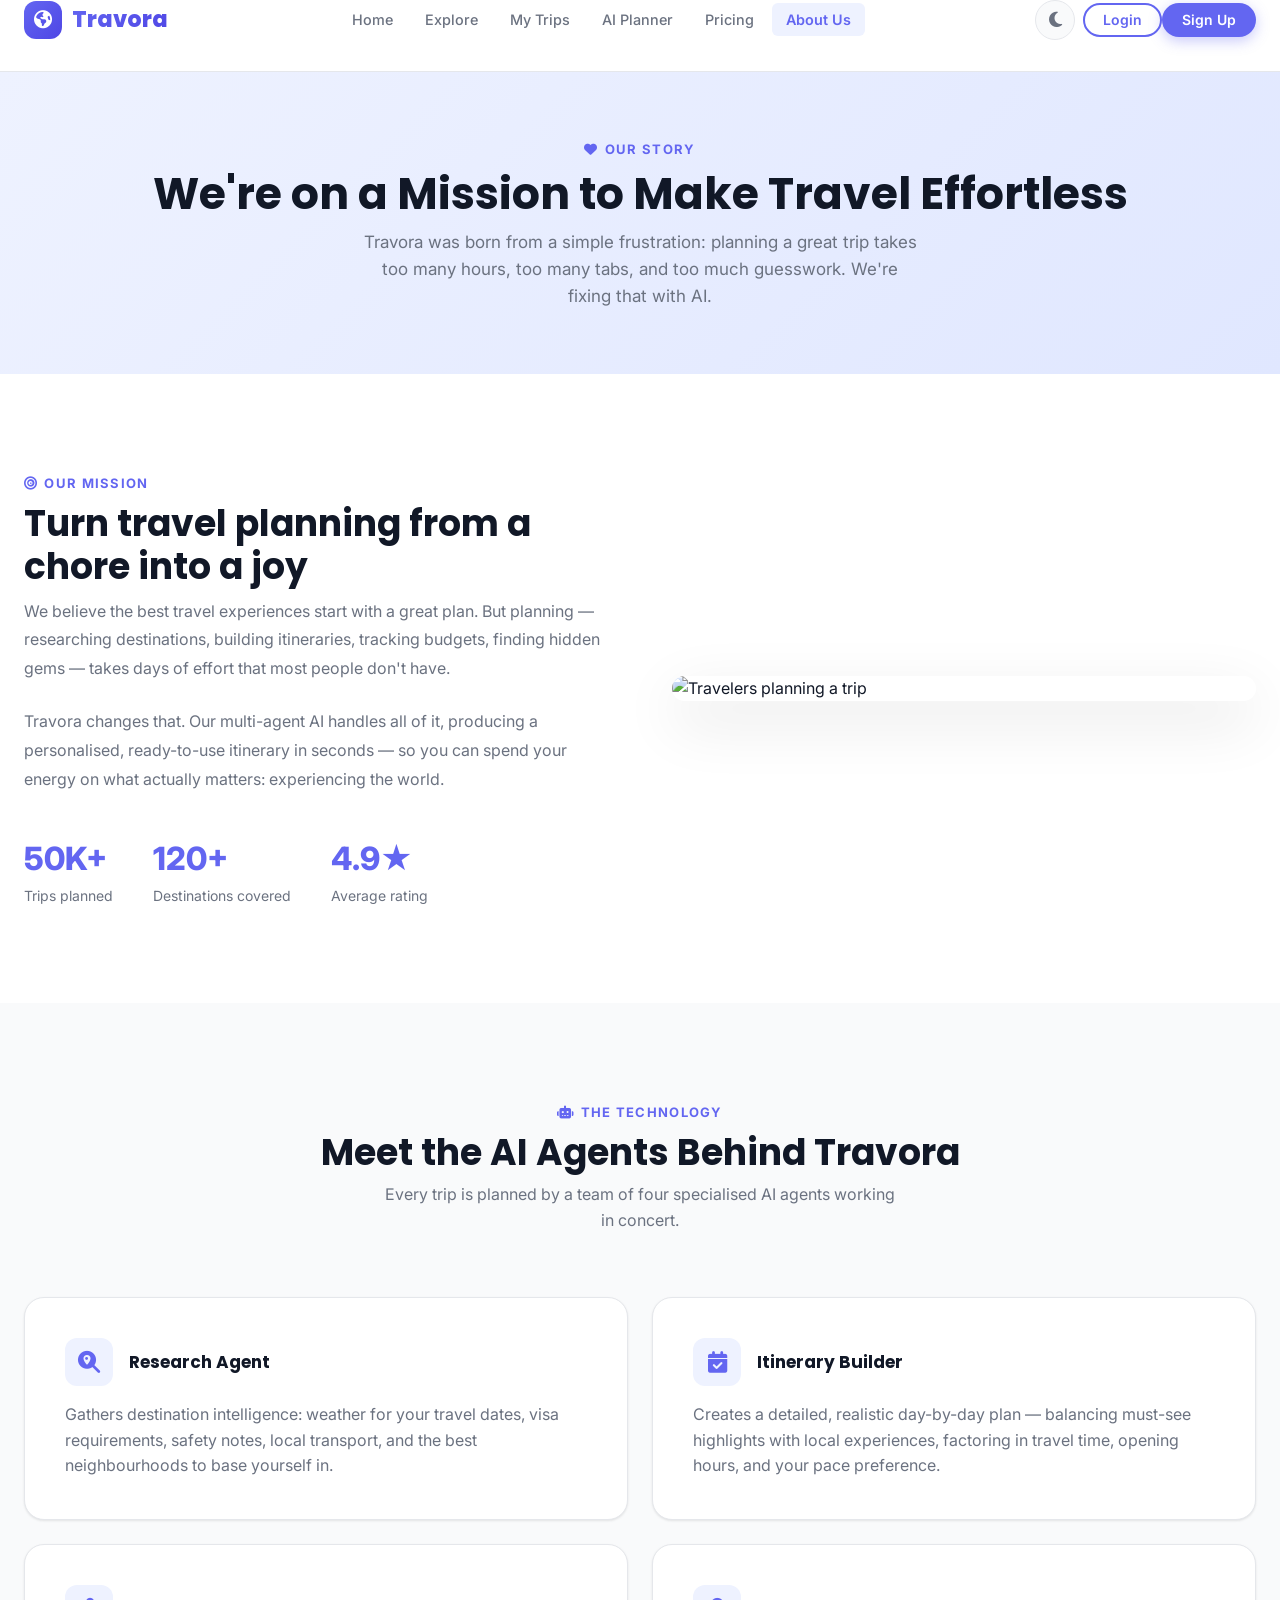
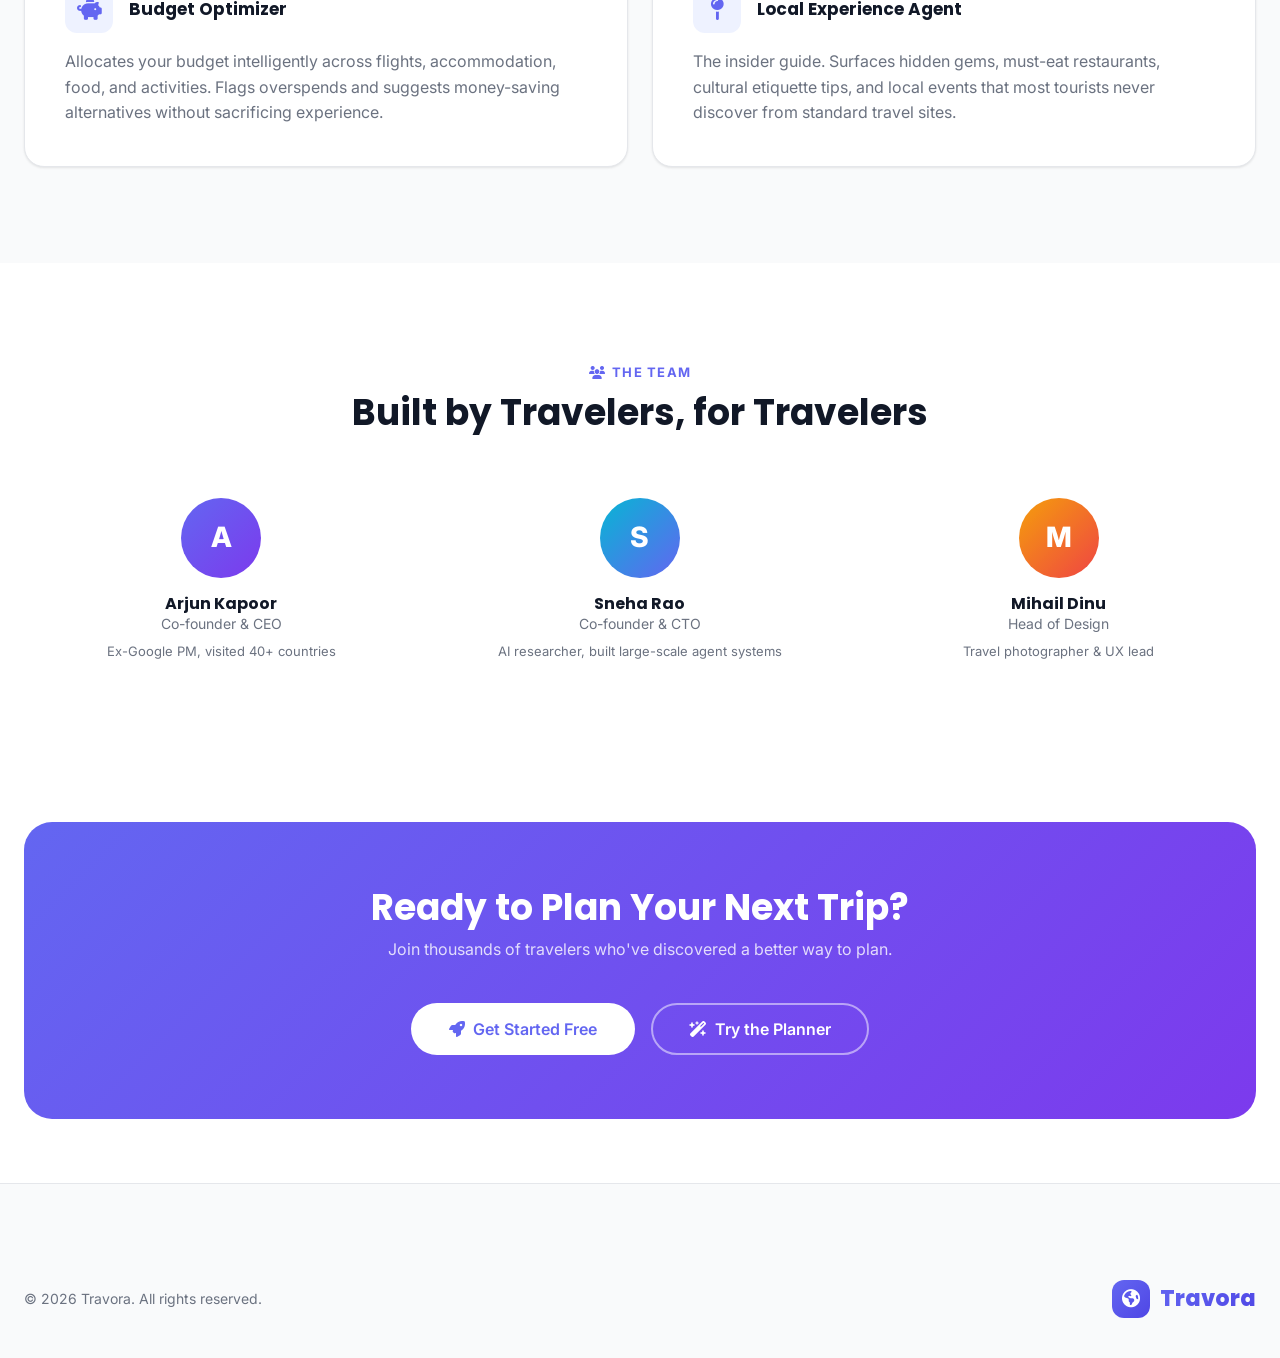
==== travora-frontend/about.html @ 3af6b40b "Initial commit" ====
<!DOCTYPE html>
<html lang="en" data-theme="light">
<head>
  <meta charset="UTF-8" />
  <meta name="viewport" content="width=device-width, initial-scale=1.0" />
  <title>About Us — Travora</title>
  <meta name="description" content="Learn about the Travora team and our mission to make travel planning effortless with AI." />
  <link rel="preconnect" href="https://fonts.googleapis.com" />
  <link rel="preconnect" href="https://fonts.gstatic.com" crossorigin />
  <link href="https://fonts.googleapis.com/css2?family=Inter:wght@400;500;600;700;800&family=Poppins:wght@700;800&display=swap" rel="stylesheet" />
  <link rel="stylesheet" href="https://cdnjs.cloudflare.com/ajax/libs/font-awesome/6.5.0/css/all.min.css" />
  <link rel="stylesheet" href="css/style.css" />
  <link rel="stylesheet" href="css/planner.css" />
</head>
<body>

<nav class="navbar" id="navbar">
  <div class="container">
    <div class="navbar__inner">
      <a href="index.html" class="navbar__logo">
        <div class="navbar__logo-icon"><i class="fa-solid fa-earth-americas"></i></div>
        <span>Travora</span>
      </a>
      <ul class="navbar__links">
        <li><a href="index.html"    class="navbar__link">Home</a></li>
        <li><a href="explore.html"  class="navbar__link">Explore</a></li>
        <li><a href="my-trips.html" class="navbar__link">My Trips</a></li>
        <li><a href="planner.html"  class="navbar__link">AI Planner</a></li>
        <li><a href="pricing.html"  class="navbar__link">Pricing</a></li>
        <li><a href="about.html"    class="navbar__link active">About Us</a></li>
      </ul>
      <div class="navbar__actions">
        <button class="theme-toggle" id="themeToggle" aria-label="Toggle dark mode"><i class="fa-solid fa-moon" id="themeIcon"></i></button>
        <div id="authNav"><a href="login.html" class="btn btn-outline btn-sm">Login</a><a href="signup.html" class="btn btn-primary btn-sm">Sign Up</a></div>
        <div id="userNav" style="display:none;align-items:center;gap:8px;"><div class="user-avatar" id="userAvatar">U</div></div>
        <button class="navbar__hamburger" id="hamburger" aria-label="Open menu"><span></span><span></span><span></span></button>
      </div>
    </div>
  </div>
  <div class="navbar__mobile-menu" id="mobileMenu">
    <a href="index.html" class="navbar__link">Home</a>
    <a href="explore.html" class="navbar__link">Explore</a>
    <a href="my-trips.html" class="navbar__link">My Trips</a>
    <a href="planner.html" class="navbar__link">AI Planner</a>
    <a href="pricing.html" class="navbar__link">Pricing</a>
    <a href="about.html" class="navbar__link active">About Us</a>
    <div style="border-top:1px solid var(--color-border);padding-top:12px;display:flex;gap:8px;" id="mobileAuthNav">
      <a href="login.html" class="btn btn-outline btn-sm">Login</a>
      <a href="signup.html" class="btn btn-primary btn-sm">Sign Up</a>
    </div>
  </div>
</nav>

<div class="page-wrapper">
<main>
  <!-- Hero -->
  <div class="page-hero">
    <div class="container">
      <div class="section-label" style="justify-content:center;"><i class="fa-solid fa-heart"></i> Our Story</div>
      <h1>We're on a Mission to Make Travel Effortless</h1>
      <p>Travora was born from a simple frustration: planning a great trip takes too many hours, too many tabs, and too much guesswork. We're fixing that with AI.</p>
    </div>
  </div>

  <!-- Mission -->
  <section class="section">
    <div class="container">
      <div class="grid-2" style="align-items:center;gap:var(--space-2xl);">
        <div class="fade-up">
          <div class="section-label"><i class="fa-solid fa-bullseye"></i> Our Mission</div>
          <h2 class="section-title">Turn travel planning from a chore into a joy</h2>
          <p style="margin-bottom:var(--space-lg);line-height:1.8;">We believe the best travel experiences start with a great plan. But planning — researching destinations, building itineraries, tracking budgets, finding hidden gems — takes days of effort that most people don't have.</p>
          <p style="line-height:1.8;">Travora changes that. Our multi-agent AI handles all of it, producing a personalised, ready-to-use itinerary in seconds — so you can spend your energy on what actually matters: experiencing the world.</p>
          <div style="display:flex;gap:var(--space-xl);margin-top:var(--space-xl);flex-wrap:wrap;">
            <div><strong style="font-size:2rem;font-weight:800;color:var(--color-primary);">50K+</strong><div style="font-size:0.875rem;color:var(--color-text-muted);">Trips planned</div></div>
            <div><strong style="font-size:2rem;font-weight:800;color:var(--color-primary);">120+</strong><div style="font-size:0.875rem;color:var(--color-text-muted);">Destinations covered</div></div>
            <div><strong style="font-size:2rem;font-weight:800;color:var(--color-primary);">4.9★</strong><div style="font-size:0.875rem;color:var(--color-text-muted);">Average rating</div></div>
          </div>
        </div>
        <div class="fade-up fade-up-delay-2">
          <img src="https://images.unsplash.com/photo-1503220317375-aaad61436b1b?w=700&q=80" alt="Travelers planning a trip" style="border-radius:var(--radius-xl);box-shadow:var(--shadow-xl);" />
        </div>
      </div>
    </div>
  </section>

  <!-- How agents work -->
  <section class="section" style="background:var(--color-bg-secondary);">
    <div class="container">
      <div style="text-align:center;margin-bottom:var(--space-2xl);" class="fade-up">
        <div class="section-label" style="justify-content:center;"><i class="fa-solid fa-robot"></i> The Technology</div>
        <h2 class="section-title">Meet the AI Agents Behind Travora</h2>
        <p class="section-subtitle" style="margin:0 auto;">Every trip is planned by a team of four specialised AI agents working in concert.</p>
      </div>
      <div class="grid-2" style="gap:var(--space-lg);">
        <div class="card" style="padding:var(--space-xl);" class="fade-up">
          <div style="display:flex;align-items:center;gap:var(--space-md);margin-bottom:var(--space-md);">
            <div style="width:48px;height:48px;border-radius:var(--radius-md);background:var(--color-primary-soft);color:var(--color-primary);display:flex;align-items:center;justify-content:center;font-size:1.375rem;flex-shrink:0;"><i class="fa-solid fa-magnifying-glass-location"></i></div>
            <h3 style="font-size:1.0625rem;">Research Agent</h3>
          </div>
          <p>Gathers destination intelligence: weather for your travel dates, visa requirements, safety notes, local transport, and the best neighbourhoods to base yourself in.</p>
        </div>
        <div class="card" style="padding:var(--space-xl);">
          <div style="display:flex;align-items:center;gap:var(--space-md);margin-bottom:var(--space-md);">
            <div style="width:48px;height:48px;border-radius:var(--radius-md);background:var(--color-primary-soft);color:var(--color-primary);display:flex;align-items:center;justify-content:center;font-size:1.375rem;flex-shrink:0;"><i class="fa-solid fa-calendar-check"></i></div>
            <h3 style="font-size:1.0625rem;">Itinerary Builder</h3>
          </div>
          <p>Creates a detailed, realistic day-by-day plan — balancing must-see highlights with local experiences, factoring in travel time, opening hours, and your pace preference.</p>
        </div>
        <div class="card" style="padding:var(--space-xl);">
          <div style="display:flex;align-items:center;gap:var(--space-md);margin-bottom:var(--space-md);">
            <div style="width:48px;height:48px;border-radius:var(--radius-md);background:var(--color-primary-soft);color:var(--color-primary);display:flex;align-items:center;justify-content:center;font-size:1.375rem;flex-shrink:0;"><i class="fa-solid fa-piggy-bank"></i></div>
            <h3 style="font-size:1.0625rem;">Budget Optimizer</h3>
          </div>
          <p>Allocates your budget intelligently across flights, accommodation, food, and activities. Flags overspends and suggests money-saving alternatives without sacrificing experience.</p>
        </div>
        <div class="card" style="padding:var(--space-xl);">
          <div style="display:flex;align-items:center;gap:var(--space-md);margin-bottom:var(--space-md);">
            <div style="width:48px;height:48px;border-radius:var(--radius-md);background:var(--color-primary-soft);color:var(--color-primary);display:flex;align-items:center;justify-content:center;font-size:1.375rem;flex-shrink:0;"><i class="fa-solid fa-map-pin"></i></div>
            <h3 style="font-size:1.0625rem;">Local Experience Agent</h3>
          </div>
          <p>The insider guide. Surfaces hidden gems, must-eat restaurants, cultural etiquette tips, and local events that most tourists never discover from standard travel sites.</p>
        </div>
      </div>
    </div>
  </section>

  <!-- Team -->
  <section class="section">
    <div class="container">
      <div style="text-align:center;margin-bottom:var(--space-2xl);" class="fade-up">
        <div class="section-label" style="justify-content:center;"><i class="fa-solid fa-users"></i> The Team</div>
        <h2 class="section-title">Built by Travelers, for Travelers</h2>
      </div>
      <div class="grid-3" style="gap:var(--space-lg);">
        <div style="text-align:center;" class="fade-up">
          <div style="width:80px;height:80px;border-radius:50%;background:linear-gradient(135deg,var(--color-primary),#7C3AED);color:#fff;font-size:1.75rem;font-weight:800;display:flex;align-items:center;justify-content:center;margin:0 auto var(--space-md);">A</div>
          <h3 style="font-size:1rem;">Arjun Kapoor</h3>
          <p style="font-size:0.875rem;">Co-founder & CEO</p>
          <p style="font-size:0.8125rem;margin-top:6px;">Ex-Google PM, visited 40+ countries</p>
        </div>
        <div style="text-align:center;" class="fade-up fade-up-delay-2">
          <div style="width:80px;height:80px;border-radius:50%;background:linear-gradient(135deg,#06B6D4,var(--color-primary));color:#fff;font-size:1.75rem;font-weight:800;display:flex;align-items:center;justify-content:center;margin:0 auto var(--space-md);">S</div>
          <h3 style="font-size:1rem;">Sneha Rao</h3>
          <p style="font-size:0.875rem;">Co-founder & CTO</p>
          <p style="font-size:0.8125rem;margin-top:6px;">AI researcher, built large-scale agent systems</p>
        </div>
        <div style="text-align:center;" class="fade-up fade-up-delay-4">
          <div style="width:80px;height:80px;border-radius:50%;background:linear-gradient(135deg,#F59E0B,#EF4444);color:#fff;font-size:1.75rem;font-weight:800;display:flex;align-items:center;justify-content:center;margin:0 auto var(--space-md);">M</div>
          <h3 style="font-size:1rem;">Mihail Dinu</h3>
          <p style="font-size:0.875rem;">Head of Design</p>
          <p style="font-size:0.8125rem;margin-top:6px;">Travel photographer & UX lead</p>
        </div>
      </div>
    </div>
  </section>

  <!-- CTA -->
  <section class="section--sm">
    <div class="container">
      <div style="background:linear-gradient(135deg,var(--color-primary) 0%,#7C3AED 100%);border-radius:var(--radius-xl);padding:var(--space-2xl);text-align:center;">
        <h2 style="color:#fff;margin-bottom:var(--space-sm);">Ready to Plan Your Next Trip?</h2>
        <p style="color:rgba(255,255,255,0.8);margin-bottom:var(--space-xl);">Join thousands of travelers who've discovered a better way to plan.</p>
        <div style="display:flex;gap:var(--space-md);justify-content:center;flex-wrap:wrap;">
          <a href="signup.html" class="btn btn-lg" style="background:#fff;color:var(--color-primary);"><i class="fa-solid fa-rocket"></i> Get Started Free</a>
          <a href="planner.html" class="btn btn-lg" style="background:transparent;border:2px solid rgba(255,255,255,0.5);color:#fff;"><i class="fa-solid fa-wand-magic-sparkles"></i> Try the Planner</a>
        </div>
      </div>
    </div>
  </section>
</main>

<footer class="footer">
  <div class="container">
    <div class="footer__bottom" style="border-top:none;padding-top:0;">
      <p>© 2026 Travora. All rights reserved.</p>
      <a href="index.html" class="navbar__logo"><div class="navbar__logo-icon"><i class="fa-solid fa-earth-americas"></i></div><span>Travora</span></a>
    </div>
  </div>
</footer>
</div>

<div class="toast-container" id="toastContainer"></div>
<script src="js/theme.js"></script>
<script src="js/api.js"></script>
<script src="js/auth.js"></script>
<script>
  const obs = new IntersectionObserver(entries => entries.forEach(e => { if(e.isIntersecting) e.target.classList.add('visible'); }), {threshold:0.1});
  document.querySelectorAll('.fade-up').forEach(el => obs.observe(el));
</script>
</body>
</html>
---- travora-frontend/css/style.css ----
/* ═══════════════════════════════════════════════════════════════
   Travora — Global Stylesheet
   Variables → Reset → Typography → Navbar → Footer → Utilities
   ═══════════════════════════════════════════════════════════════ */

/* ── CSS Custom Properties ─────────────────────────────────── */
:root {
  /* Brand */
  --color-primary:        #6366F1;
  --color-primary-dark:   #4F46E5;
  --color-primary-light:  #818CF8;
  --color-primary-soft:   #EEF2FF;

  /* Text */
  --color-text:           #111827;
  --color-text-muted:     #6B7280;
  --color-text-light:     #9CA3AF;

  /* Backgrounds */
  --color-bg:             #FFFFFF;
  --color-bg-secondary:   #F9FAFB;
  --color-bg-tertiary:    #F3F4F6;

  /* Hero gradient */
  --hero-bg-start:        #EEF2FF;
  --hero-bg-end:          #E0E7FF;

  /* Borders */
  --color-border:         #E5E7EB;
  --color-border-light:   #F3F4F6;

  /* Cards */
  --shadow-sm:   0 1px 3px rgba(0,0,0,0.06), 0 1px 2px rgba(0,0,0,0.04);
  --shadow-md:   0 4px 12px rgba(0,0,0,0.08), 0 2px 4px rgba(0,0,0,0.04);
  --shadow-lg:   0 10px 30px rgba(0,0,0,0.10), 0 4px 8px rgba(0,0,0,0.06);
  --shadow-xl:   0 20px 60px rgba(0,0,0,0.12);

  /* Radius */
  --radius-sm:   6px;
  --radius-md:   12px;
  --radius-lg:   20px;
  --radius-xl:   28px;
  --radius-full: 9999px;

  /* Spacing */
  --space-xs:  4px;
  --space-sm:  8px;
  --space-md:  16px;
  --space-lg:  24px;
  --space-xl:  40px;
  --space-2xl: 64px;
  --space-3xl: 96px;

  /* Typography */
  --font-sans: 'Inter', 'Segoe UI', system-ui, -apple-system, sans-serif;
  --font-display: 'Poppins', var(--font-sans);

  /* Transitions */
  --transition-fast:   150ms ease;
  --transition-base:   250ms ease;
  --transition-slow:   400ms ease;

  /* Navbar height */
  --navbar-h: 72px;
}

/* ── Dark Mode ─────────────────────────────────────────────── */
[data-theme="dark"] {
  --color-primary:        #818CF8;
  --color-primary-dark:   #6366F1;
  --color-primary-light:  #A5B4FC;
  --color-primary-soft:   #1E1B4B;

  --color-text:           #F1F5F9;
  --color-text-muted:     #94A3B8;
  --color-text-light:     #64748B;

  --color-bg:             #0F172A;
  --color-bg-secondary:   #1E293B;
  --color-bg-tertiary:    #334155;

  --hero-bg-start:        #0F172A;
  --hero-bg-end:          #1E1B4B;

  --color-border:         #334155;
  --color-border-light:   #1E293B;

  --shadow-sm:   0 1px 3px rgba(0,0,0,0.3);
  --shadow-md:   0 4px 12px rgba(0,0,0,0.4);
  --shadow-lg:   0 10px 30px rgba(0,0,0,0.5);
  --shadow-xl:   0 20px 60px rgba(0,0,0,0.6);
}

/* ── Reset & Base ───────────────────────────────────────────── */
*, *::before, *::after {
  box-sizing: border-box;
  margin: 0;
  padding: 0;
}

html {
  scroll-behavior: smooth;
  -webkit-text-size-adjust: 100%;
}

body {
  font-family: var(--font-sans);
  font-size: 16px;
  line-height: 1.6;
  color: var(--color-text);
  background-color: var(--color-bg);
  transition: background-color var(--transition-base), color var(--transition-base);
  overflow-x: hidden;
}

img {
  max-width: 100%;
  height: auto;
  display: block;
}

a {
  color: var(--color-primary);
  text-decoration: none;
  transition: color var(--transition-fast);
}

a:hover { color: var(--color-primary-dark); }

ul, ol { list-style: none; }

button {
  cursor: pointer;
  border: none;
  background: none;
  font-family: inherit;
}

input, select, textarea {
  font-family: inherit;
  font-size: inherit;
}

/* ── Typography ─────────────────────────────────────────────── */
h1, h2, h3, h4, h5, h6 {
  font-family: var(--font-display);
  font-weight: 700;
  line-height: 1.2;
  color: var(--color-text);
}

h1 { font-size: clamp(2rem, 5vw, 3.5rem); }
h2 { font-size: clamp(1.5rem, 3vw, 2.25rem); }
h3 { font-size: clamp(1.125rem, 2vw, 1.5rem); }
h4 { font-size: 1.125rem; }

p { color: var(--color-text-muted); }

/* ── Layout Utilities ───────────────────────────────────────── */
.container {
  width: 100%;
  max-width: 1280px;
  margin: 0 auto;
  padding: 0 var(--space-lg);
}

.section {
  padding: var(--space-3xl) 0;
}

.section--sm {
  padding: var(--space-2xl) 0;
}

.flex { display: flex; }
.flex-col { flex-direction: column; }
.items-center { align-items: center; }
.justify-between { justify-content: space-between; }
.justify-center { justify-content: center; }
.gap-sm { gap: var(--space-sm); }
.gap-md { gap: var(--space-md); }
.gap-lg { gap: var(--space-lg); }
.text-center { text-align: center; }

.grid-2 { display: grid; grid-template-columns: repeat(2, 1fr); gap: var(--space-lg); }
.grid-3 { display: grid; grid-template-columns: repeat(3, 1fr); gap: var(--space-lg); }
.grid-4 { display: grid; grid-template-columns: repeat(4, 1fr); gap: var(--space-lg); }

/* ── Buttons ────────────────────────────────────────────────── */
.btn {
  display: inline-flex;
  align-items: center;
  justify-content: center;
  gap: var(--space-sm);
  padding: 12px 28px;
  border-radius: var(--radius-full);
  font-size: 0.9375rem;
  font-weight: 600;
  line-height: 1;
  transition: all var(--transition-base);
  white-space: nowrap;
  border: 2px solid transparent;
}

.btn-primary {
  background: var(--color-primary);
  color: #fff;
  box-shadow: 0 4px 14px rgba(99, 102, 241, 0.35);
}

.btn-primary:hover {
  background: var(--color-primary-dark);
  color: #fff;
  transform: translateY(-2px);
  box-shadow: 0 6px 20px rgba(99, 102, 241, 0.45);
}

.btn-outline {
  border-color: var(--color-primary);
  color: var(--color-primary);
  background: transparent;
}

.btn-outline:hover {
  background: var(--color-primary);
  color: #fff;
  transform: translateY(-2px);
}

.btn-ghost {
  color: var(--color-text-muted);
  background: transparent;
}

.btn-ghost:hover {
  background: var(--color-bg-secondary);
  color: var(--color-text);
}

.btn-sm {
  padding: 8px 18px;
  font-size: 0.875rem;
}

.btn-lg {
  padding: 16px 36px;
  font-size: 1rem;
}

.btn-icon {
  padding: 10px;
  border-radius: var(--radius-full);
}

.btn:disabled {
  opacity: 0.55;
  cursor: not-allowed;
  transform: none !important;
}

/* ── Form Controls ──────────────────────────────────────────── */
.form-group {
  display: flex;
  flex-direction: column;
  gap: var(--space-xs);
}

.form-label {
  font-size: 0.875rem;
  font-weight: 600;
  color: var(--color-text);
}

.form-input,
.form-select,
.form-textarea {
  width: 100%;
  padding: 11px 16px;
  border: 1.5px solid var(--color-border);
  border-radius: var(--radius-md);
  background: var(--color-bg);
  color: var(--color-text);
  font-size: 0.9375rem;
  transition: border-color var(--transition-fast), box-shadow var(--transition-fast);
  outline: none;
}

.form-input:focus,
.form-select:focus,
.form-textarea:focus {
  border-color: var(--color-primary);
  box-shadow: 0 0 0 3px rgba(99, 102, 241, 0.12);
}

.form-input::placeholder { color: var(--color-text-light); }

.form-error {
  font-size: 0.8125rem;
  color: #EF4444;
}

/* ── Cards ──────────────────────────────────────────────────── */
.card {
  background: var(--color-bg);
  border-radius: var(--radius-lg);
  border: 1px solid var(--color-border);
  box-shadow: var(--shadow-sm);
  transition: transform var(--transition-base), box-shadow var(--transition-base);
  overflow: hidden;
}

.card:hover {
  transform: translateY(-4px);
  box-shadow: var(--shadow-lg);
}

/* ── Badge / Pill ───────────────────────────────────────────── */
.badge {
  display: inline-flex;
  align-items: center;
  gap: 4px;
  padding: 4px 12px;
  border-radius: var(--radius-full);
  font-size: 0.8125rem;
  font-weight: 600;
}

.badge-primary {
  background: var(--color-primary-soft);
  color: var(--color-primary);
}

.badge-white {
  background: #fff;
  color: var(--color-text);
  box-shadow: var(--shadow-sm);
}

.badge-success {
  background: #DCFCE7;
  color: #166534;
}

.badge-warning {
  background: #FEF9C3;
  color: #854D0E;
}

/* ── Section Headers ────────────────────────────────────────── */
.section-header {
  display: flex;
  align-items: flex-end;
  justify-content: space-between;
  margin-bottom: var(--space-xl);
  flex-wrap: wrap;
  gap: var(--space-md);
}

.section-label {
  display: inline-flex;
  align-items: center;
  gap: 6px;
  font-size: 0.8125rem;
  font-weight: 700;
  color: var(--color-primary);
  text-transform: uppercase;
  letter-spacing: 0.1em;
  margin-bottom: var(--space-sm);
}

.section-title {
  font-size: clamp(1.5rem, 3vw, 2.25rem);
  color: var(--color-text);
  margin-bottom: var(--space-sm);
}

.section-subtitle {
  color: var(--color-text-muted);
  font-size: 1rem;
  max-width: 520px;
}

/* ── Navbar ─────────────────────────────────────────────────── */
.navbar {
  position: fixed;
  top: 0;
  left: 0;
  right: 0;
  z-index: 1000;
  height: var(--navbar-h);
  background: rgba(255, 255, 255, 0.92);
  backdrop-filter: blur(16px);
  -webkit-backdrop-filter: blur(16px);
  border-bottom: 1px solid var(--color-border);
  transition: background var(--transition-base), box-shadow var(--transition-base);
}

[data-theme="dark"] .navbar {
  background: rgba(15, 23, 42, 0.92);
}

.navbar.scrolled {
  box-shadow: var(--shadow-md);
}

.navbar__inner {
  display: flex;
  align-items: center;
  justify-content: space-between;
  height: 100%;
  gap: var(--space-lg);
}

/* Logo */
.navbar__logo {
  display: flex;
  align-items: center;
  gap: 10px;
  font-family: var(--font-display);
  font-size: 1.375rem;
  font-weight: 800;
  color: var(--color-text);
  flex-shrink: 0;
}

.navbar__logo:hover { color: var(--color-text); }

.navbar__logo-icon {
  width: 38px;
  height: 38px;
  background: linear-gradient(135deg, var(--color-primary) 0%, var(--color-primary-dark) 100%);
  border-radius: var(--radius-md);
  display: flex;
  align-items: center;
  justify-content: center;
  color: #fff;
  font-size: 1.125rem;
}

.navbar__logo span {
  background: linear-gradient(135deg, var(--color-primary) 0%, var(--color-primary-dark) 100%);
  -webkit-background-clip: text;
  -webkit-text-fill-color: transparent;
  background-clip: text;
}

/* Nav Links */
.navbar__links {
  display: flex;
  align-items: center;
  gap: 4px;
}

.navbar__link {
  padding: 8px 14px;
  border-radius: var(--radius-sm);
  font-size: 0.9rem;
  font-weight: 500;
  color: var(--color-text-muted);
  transition: all var(--transition-fast);
  white-space: nowrap;
}

.navbar__link:hover {
  color: var(--color-primary);
  background: var(--color-primary-soft);
}

.navbar__link.active {
  color: var(--color-primary);
  background: var(--color-primary-soft);
  font-weight: 600;
}

/* Nav Actions */
.navbar__actions {
  display: flex;
  align-items: center;
  gap: var(--space-sm);
  flex-shrink: 0;
}

/* Dark Mode Toggle */
.theme-toggle {
  width: 40px;
  height: 40px;
  border-radius: var(--radius-full);
  display: flex;
  align-items: center;
  justify-content: center;
  background: var(--color-bg-secondary);
  color: var(--color-text-muted);
  font-size: 1.1rem;
  transition: all var(--transition-fast);
  border: 1.5px solid var(--color-border);
}

.theme-toggle:hover {
  background: var(--color-primary-soft);
  color: var(--color-primary);
  border-color: var(--color-primary);
}

/* Mobile hamburger */
.navbar__hamburger {
  display: none;
  flex-direction: column;
  gap: 5px;
  padding: 8px;
  background: none;
  border: none;
  cursor: pointer;
}

.navbar__hamburger span {
  display: block;
  width: 24px;
  height: 2px;
  background: var(--color-text);
  border-radius: 2px;
  transition: all var(--transition-base);
}

/* Mobile nav drawer */
.navbar__mobile-menu {
  display: none;
  position: fixed;
  top: var(--navbar-h);
  left: 0;
  right: 0;
  background: var(--color-bg);
  border-bottom: 1px solid var(--color-border);
  box-shadow: var(--shadow-lg);
  padding: var(--space-md);
  flex-direction: column;
  gap: var(--space-xs);
  z-index: 999;
}

.navbar__mobile-menu.open {
  display: flex;
}

.navbar__mobile-menu .navbar__link {
  padding: 12px 16px;
  font-size: 1rem;
  border-radius: var(--radius-md);
}

/* User avatar/dropdown */
.user-avatar {
  width: 36px;
  height: 36px;
  border-radius: var(--radius-full);
  background: linear-gradient(135deg, var(--color-primary) 0%, var(--color-primary-dark) 100%);
  color: #fff;
  font-weight: 700;
  font-size: 0.875rem;
  display: flex;
  align-items: center;
  justify-content: center;
  cursor: pointer;
  border: 2px solid transparent;
  transition: border-color var(--transition-fast);
}

.user-avatar:hover {
  border-color: var(--color-primary);
}

/* ── Page Wrapper ───────────────────────────────────────────── */
.page-wrapper {
  padding-top: var(--navbar-h);
  min-height: 100vh;
  display: flex;
  flex-direction: column;
}

main {
  flex: 1;
}

/* ── Footer ─────────────────────────────────────────────────── */
.footer {
  background: var(--color-bg-secondary);
  border-top: 1px solid var(--color-border);
  padding: var(--space-3xl) 0 var(--space-xl);
  margin-top: auto;
}

.footer__grid {
  display: grid;
  grid-template-columns: 2fr repeat(3, 1fr);
  gap: var(--space-2xl);
  margin-bottom: var(--space-2xl);
}

.footer__brand p {
  margin-top: var(--space-md);
  font-size: 0.9375rem;
  line-height: 1.7;
  max-width: 280px;
}

.footer__col-title {
  font-size: 0.875rem;
  font-weight: 700;
  color: var(--color-text);
  text-transform: uppercase;
  letter-spacing: 0.08em;
  margin-bottom: var(--space-md);
}

.footer__links {
  display: flex;
  flex-direction: column;
  gap: var(--space-sm);
}

.footer__links a {
  font-size: 0.9375rem;
  color: var(--color-text-muted);
  transition: color var(--transition-fast);
}

.footer__links a:hover {
  color: var(--color-primary);
}

.footer__bottom {
  border-top: 1px solid var(--color-border);
  padding-top: var(--space-lg);
  display: flex;
  align-items: center;
  justify-content: space-between;
  flex-wrap: wrap;
  gap: var(--space-md);
}

.footer__bottom p {
  font-size: 0.875rem;
}

.footer__socials {
  display: flex;
  gap: var(--space-sm);
}

.footer__social-btn {
  width: 36px;
  height: 36px;
  border-radius: var(--radius-full);
  background: var(--color-bg-tertiary);
  color: var(--color-text-muted);
  display: flex;
  align-items: center;
  justify-content: center;
  font-size: 0.875rem;
  transition: all var(--transition-fast);
  border: 1px solid var(--color-border);
}

.footer__social-btn:hover {
  background: var(--color-primary);
  color: #fff;
  border-color: var(--color-primary);
  transform: translateY(-2px);
}

/* ── Loading States ──────────────────────────────────────────── */
.spinner {
  width: 40px;
  height: 40px;
  border: 3px solid var(--color-border);
  border-top-color: var(--color-primary);
  border-radius: 50%;
  animation: spin 0.7s linear infinite;
}

@keyframes spin { to { transform: rotate(360deg); } }

.skeleton {
  background: linear-gradient(90deg, var(--color-bg-secondary) 25%, var(--color-bg-tertiary) 50%, var(--color-bg-secondary) 75%);
  background-size: 200% 100%;
  animation: shimmer 1.5s infinite;
  border-radius: var(--radius-md);
}

@keyframes shimmer {
  0% { background-position: 200% 0; }
  100% { background-position: -200% 0; }
}

/* ── Toast notifications ─────────────────────────────────────── */
.toast-container {
  position: fixed;
  bottom: var(--space-lg);
  right: var(--space-lg);
  z-index: 9999;
  display: flex;
  flex-direction: column;
  gap: var(--space-sm);
  pointer-events: none;
}

.toast {
  display: flex;
  align-items: center;
  gap: var(--space-sm);
  padding: 14px 20px;
  background: var(--color-bg);
  border: 1px solid var(--color-border);
  border-radius: var(--radius-md);
  box-shadow: var(--shadow-lg);
  font-size: 0.9375rem;
  font-weight: 500;
  color: var(--color-text);
  pointer-events: all;
  animation: slideIn 0.3s ease;
  min-width: 280px;
  max-width: 420px;
}

.toast--success { border-left: 4px solid #22C55E; }
.toast--error   { border-left: 4px solid #EF4444; }
.toast--info    { border-left: 4px solid var(--color-primary); }

@keyframes slideIn {
  from { opacity: 0; transform: translateX(100%); }
  to   { opacity: 1; transform: translateX(0); }
}

/* ── Scroll Animations ────────────────────────────────────────── */
.fade-up {
  opacity: 0;
  transform: translateY(28px);
  transition: opacity 0.6s ease, transform 0.6s ease;
}

.fade-up.visible {
  opacity: 1;
  transform: translateY(0);
}

.fade-up-delay-1 { transition-delay: 0.1s; }
.fade-up-delay-2 { transition-delay: 0.2s; }
.fade-up-delay-3 { transition-delay: 0.3s; }
.fade-up-delay-4 { transition-delay: 0.4s; }
.fade-up-delay-5 { transition-delay: 0.5s; }

/* ── Page Hero Banner (inner pages) ─────────────────────────── */
.page-hero {
  background: linear-gradient(135deg, var(--hero-bg-start), var(--hero-bg-end));
  padding: var(--space-2xl) 0;
  text-align: center;
}

.page-hero h1 {
  font-size: clamp(1.75rem, 4vw, 2.75rem);
  margin-bottom: var(--space-sm);
}

.page-hero p {
  font-size: 1.0625rem;
  max-width: 560px;
  margin: 0 auto;
}

/* ── Empty State ─────────────────────────────────────────────── */
.empty-state {
  text-align: center;
  padding: var(--space-3xl) var(--space-lg);
  color: var(--color-text-muted);
}

.empty-state__icon {
  font-size: 3.5rem;
  margin-bottom: var(--space-md);
  display: block;
}

.empty-state h3 {
  color: var(--color-text);
  margin-bottom: var(--space-sm);
}

.empty-state p {
  margin-bottom: var(--space-lg);
  max-width: 360px;
  margin-left: auto;
  margin-right: auto;
}

/* ── Divider ─────────────────────────────────────────────────── */
.divider {
  height: 1px;
  background: var(--color-border);
  margin: var(--space-xl) 0;
}

/* ── Responsive ──────────────────────────────────────────────── */
@media (max-width: 1024px) {
  .navbar__links { display: none; }
  .navbar__hamburger { display: flex; }
  .footer__grid { grid-template-columns: 1fr 1fr; gap: var(--space-xl); }
  .grid-4 { grid-template-columns: repeat(2, 1fr); }
}

@media (max-width: 768px) {
  .grid-2, .grid-3 { grid-template-columns: 1fr; }
  .grid-4 { grid-template-columns: 1fr; }
  .section { padding: var(--space-2xl) 0; }
  .footer__grid { grid-template-columns: 1fr; gap: var(--space-lg); }
  .footer__bottom { flex-direction: column; text-align: center; }
}

@media (max-width: 480px) {
  .container { padding: 0 var(--space-md); }
  .btn-lg { padding: 14px 28px; font-size: 0.9375rem; }
}
---- travora-frontend/css/planner.css ----
/* ═══════════════════════════════════════════════════════════════
   Planner, My Trips, Trip Detail, Auth, Explore, Pricing pages
   ═══════════════════════════════════════════════════════════════ */

/* ── Planner Page ───────────────────────────────────────────── */
.planner-layout {
  display: grid;
  grid-template-columns: 400px 1fr;
  gap: var(--space-xl);
  padding: var(--space-xl) 0 var(--space-3xl);
  align-items: start;
}

.planner-form-panel {
  background: var(--color-bg);
  border: 1px solid var(--color-border);
  border-radius: var(--radius-xl);
  padding: var(--space-xl);
  box-shadow: var(--shadow-sm);
  position: sticky;
  top: calc(var(--navbar-h) + 24px);
}

.planner-form-panel h2 {
  font-size: 1.375rem;
  margin-bottom: var(--space-xs);
}

.planner-form-panel > p {
  font-size: 0.9rem;
  margin-bottom: var(--space-xl);
}

.planner-form {
  display: flex;
  flex-direction: column;
  gap: var(--space-md);
}

/* Interest tags */
.interest-grid {
  display: flex;
  flex-wrap: wrap;
  gap: var(--space-sm);
}

.interest-tag {
  padding: 7px 14px;
  border-radius: var(--radius-full);
  border: 1.5px solid var(--color-border);
  font-size: 0.875rem;
  font-weight: 500;
  color: var(--color-text-muted);
  cursor: pointer;
  transition: all var(--transition-fast);
  user-select: none;
}

.interest-tag:hover {
  border-color: var(--color-primary);
  color: var(--color-primary);
}

.interest-tag.selected {
  background: var(--color-primary);
  border-color: var(--color-primary);
  color: #fff;
}

/* Result panel */
.planner-result-panel {
  min-height: 500px;
}

/* Loading state */
.planner-loading {
  display: flex;
  flex-direction: column;
  align-items: center;
  justify-content: center;
  text-align: center;
  min-height: 400px;
  gap: var(--space-lg);
  background: var(--color-bg);
  border: 1px solid var(--color-border);
  border-radius: var(--radius-xl);
  padding: var(--space-3xl);
}

.planner-loading__icon {
  width: 80px;
  height: 80px;
  border-radius: 50%;
  background: var(--color-primary-soft);
  display: flex;
  align-items: center;
  justify-content: center;
  font-size: 2rem;
  position: relative;
}

.planner-loading__icon::after {
  content: '';
  position: absolute;
  inset: -6px;
  border-radius: 50%;
  border: 3px solid transparent;
  border-top-color: var(--color-primary);
  animation: spin 1s linear infinite;
}

.planner-loading h3 { color: var(--color-text); }

.planner-loading__steps {
  display: flex;
  flex-direction: column;
  gap: var(--space-sm);
  width: 100%;
  max-width: 320px;
  text-align: left;
}

.agent-step {
  display: flex;
  align-items: center;
  gap: var(--space-sm);
  padding: 10px 14px;
  border-radius: var(--radius-md);
  background: var(--color-bg-secondary);
  font-size: 0.875rem;
  color: var(--color-text-muted);
  transition: all var(--transition-base);
}

.agent-step.active {
  background: var(--color-primary-soft);
  color: var(--color-primary);
  font-weight: 600;
}

.agent-step.done {
  color: #22C55E;
}

.agent-step__dot {
  width: 8px;
  height: 8px;
  border-radius: 50%;
  background: currentColor;
  flex-shrink: 0;
}

.agent-step.active .agent-step__dot {
  animation: pulse 1.5s infinite;
}

/* Planner prompt state */
.planner-prompt {
  display: flex;
  flex-direction: column;
  align-items: center;
  justify-content: center;
  text-align: center;
  min-height: 400px;
  gap: var(--space-lg);
  padding: var(--space-3xl);
}

.planner-prompt__illustration {
  font-size: 4rem;
  line-height: 1;
}

/* ── Itinerary Result ────────────────────────────────────────── */
.itinerary-result {
  display: flex;
  flex-direction: column;
  gap: var(--space-lg);
}

.itinerary-header {
  background: linear-gradient(135deg, var(--color-primary) 0%, #7C3AED 100%);
  border-radius: var(--radius-xl);
  padding: var(--space-xl);
  color: #fff;
}

.itinerary-header h2 {
  color: #fff;
  font-size: 1.625rem;
  margin-bottom: var(--space-sm);
}

.itinerary-header p {
  color: rgba(255,255,255,0.8);
}

.itinerary-meta {
  display: flex;
  flex-wrap: wrap;
  gap: var(--space-md);
  margin-top: var(--space-lg);
}

.itinerary-meta-item {
  display: flex;
  align-items: center;
  gap: 8px;
  background: rgba(255,255,255,0.15);
  padding: 8px 16px;
  border-radius: var(--radius-full);
  font-size: 0.875rem;
  font-weight: 600;
  color: #fff;
}

/* Budget breakdown card */
.budget-card {
  background: var(--color-bg);
  border: 1px solid var(--color-border);
  border-radius: var(--radius-xl);
  padding: var(--space-xl);
}

.budget-card h3 { margin-bottom: var(--space-lg); }

.budget-bars {
  display: flex;
  flex-direction: column;
  gap: var(--space-md);
}

.budget-bar {
  display: grid;
  grid-template-columns: 120px 1fr 80px;
  align-items: center;
  gap: var(--space-md);
}

.budget-bar__label {
  font-size: 0.875rem;
  font-weight: 600;
  color: var(--color-text);
  display: flex;
  align-items: center;
  gap: 6px;
}

.budget-bar__track {
  height: 8px;
  background: var(--color-bg-secondary);
  border-radius: var(--radius-full);
  overflow: hidden;
}

.budget-bar__fill {
  height: 100%;
  border-radius: var(--radius-full);
  background: linear-gradient(90deg, var(--color-primary), var(--color-primary-light));
  transition: width 0.8s ease;
}

.budget-bar__amount {
  font-size: 0.875rem;
  font-weight: 700;
  color: var(--color-text);
  text-align: right;
}

/* Day cards */
.day-card {
  background: var(--color-bg);
  border: 1px solid var(--color-border);
  border-radius: var(--radius-xl);
  overflow: hidden;
}

.day-card__header {
  padding: 18px var(--space-xl);
  background: var(--color-bg-secondary);
  border-bottom: 1px solid var(--color-border);
  display: flex;
  align-items: center;
  justify-content: space-between;
  cursor: pointer;
  user-select: none;
}

.day-card__header-left {
  display: flex;
  align-items: center;
  gap: var(--space-md);
}

.day-number {
  width: 36px;
  height: 36px;
  border-radius: 50%;
  background: var(--color-primary);
  color: #fff;
  font-size: 0.875rem;
  font-weight: 800;
  display: flex;
  align-items: center;
  justify-content: center;
  flex-shrink: 0;
}

.day-card__title {
  font-size: 1rem;
  font-weight: 700;
  color: var(--color-text);
}

.day-card__date {
  font-size: 0.8125rem;
  color: var(--color-text-muted);
  margin-top: 2px;
}

.day-card__cost {
  font-size: 0.875rem;
  font-weight: 700;
  color: var(--color-primary);
}

.day-card__chevron {
  color: var(--color-text-muted);
  transition: transform var(--transition-fast);
  font-size: 0.875rem;
}

.day-card.open .day-card__chevron {
  transform: rotate(180deg);
}

.day-card__body {
  display: none;
  padding: var(--space-lg) var(--space-xl);
  flex-direction: column;
  gap: var(--space-md);
}

.day-card.open .day-card__body {
  display: flex;
}

/* Activity items */
.activity-item {
  display: grid;
  grid-template-columns: 60px 1fr;
  gap: var(--space-md);
  position: relative;
}

.activity-item::before {
  content: '';
  position: absolute;
  left: 28px;
  top: 44px;
  bottom: -var(--space-md);
  width: 2px;
  background: var(--color-border);
}

.activity-item:last-child::before { display: none; }

.activity-time {
  font-size: 0.75rem;
  font-weight: 700;
  color: var(--color-primary);
  padding-top: 4px;
  text-align: center;
}

.activity-dot {
  width: 10px;
  height: 10px;
  border-radius: 50%;
  background: var(--color-primary);
  border: 2px solid var(--color-bg);
  box-shadow: 0 0 0 2px var(--color-primary);
  margin: 8px auto 0;
}

.activity-content {
  background: var(--color-bg-secondary);
  border-radius: var(--radius-md);
  padding: 14px;
  margin-bottom: var(--space-md);
  border-left: 3px solid var(--color-primary);
  transition: border-color var(--transition-fast);
}

.activity-content:hover { border-color: var(--color-primary-dark); }

.activity-content h4 {
  font-size: 0.9375rem;
  font-weight: 700;
  color: var(--color-text);
  margin-bottom: 4px;
}

.activity-content p {
  font-size: 0.875rem;
  line-height: 1.6;
  margin-bottom: 8px;
}

.activity-meta {
  display: flex;
  gap: var(--space-md);
  flex-wrap: wrap;
  font-size: 0.8125rem;
  color: var(--color-text-muted);
}

.activity-meta span {
  display: flex;
  align-items: center;
  gap: 4px;
}

.activity-meta i { color: var(--color-primary); }

/* Local tips card */
.local-tips-card {
  background: linear-gradient(135deg, #F0FDF4, #DCFCE7);
  border: 1px solid #86EFAC;
  border-radius: var(--radius-xl);
  padding: var(--space-xl);
}

[data-theme="dark"] .local-tips-card {
  background: linear-gradient(135deg, #052e16, #14532d);
  border-color: #166534;
}

.local-tips-card h3 {
  color: #166534;
  margin-bottom: var(--space-lg);
  display: flex;
  align-items: center;
  gap: var(--space-sm);
}

[data-theme="dark"] .local-tips-card h3 { color: #4ADE80; }

.local-tips-grid {
  display: grid;
  grid-template-columns: repeat(2, 1fr);
  gap: var(--space-lg);
}

.local-tips-section h4 {
  font-size: 0.875rem;
  font-weight: 700;
  color: #166534;
  margin-bottom: var(--space-sm);
  display: flex;
  align-items: center;
  gap: 6px;
}

[data-theme="dark"] .local-tips-section h4 { color: #4ADE80; }

.local-tips-section ul {
  display: flex;
  flex-direction: column;
  gap: 6px;
}

.local-tips-section li {
  font-size: 0.875rem;
  color: #166534;
  padding-left: 14px;
  position: relative;
  line-height: 1.5;
}

[data-theme="dark"] .local-tips-section li { color: #86EFAC; }

.local-tips-section li::before {
  content: '•';
  position: absolute;
  left: 0;
  color: #22C55E;
}

/* ── Auth Pages ──────────────────────────────────────────────── */
.auth-page {
  min-height: calc(100vh - var(--navbar-h));
  display: flex;
  align-items: center;
  justify-content: center;
  background: linear-gradient(140deg, var(--hero-bg-start), var(--hero-bg-end));
  padding: var(--space-xl) var(--space-lg);
}

.auth-card {
  background: var(--color-bg);
  border-radius: var(--radius-xl);
  box-shadow: var(--shadow-xl);
  padding: var(--space-2xl);
  width: 100%;
  max-width: 460px;
  border: 1px solid var(--color-border);
}

.auth-card__logo {
  display: flex;
  align-items: center;
  justify-content: center;
  gap: 10px;
  margin-bottom: var(--space-xl);
  font-family: var(--font-display);
  font-size: 1.5rem;
  font-weight: 800;
  color: var(--color-text);
}

.auth-card__logo-icon {
  width: 44px;
  height: 44px;
  background: linear-gradient(135deg, var(--color-primary), var(--color-primary-dark));
  border-radius: var(--radius-md);
  display: flex;
  align-items: center;
  justify-content: center;
  color: #fff;
  font-size: 1.25rem;
}

.auth-card h2 {
  font-size: 1.5rem;
  text-align: center;
  margin-bottom: var(--space-xs);
}

.auth-card__subtitle {
  text-align: center;
  font-size: 0.9375rem;
  color: var(--color-text-muted);
  margin-bottom: var(--space-xl);
}

.auth-form {
  display: flex;
  flex-direction: column;
  gap: var(--space-md);
}

.auth-divider {
  display: flex;
  align-items: center;
  gap: var(--space-md);
  margin: var(--space-md) 0;
  color: var(--color-text-muted);
  font-size: 0.875rem;
}

.auth-divider::before,
.auth-divider::after {
  content: '';
  flex: 1;
  height: 1px;
  background: var(--color-border);
}

.auth-switch {
  text-align: center;
  margin-top: var(--space-lg);
  font-size: 0.9375rem;
  color: var(--color-text-muted);
}

/* ── Explore Page ────────────────────────────────────────────── */
.explore-filters {
  background: var(--color-bg);
  border-bottom: 1px solid var(--color-border);
  padding: var(--space-md) 0;
  position: sticky;
  top: var(--navbar-h);
  z-index: 100;
}

.explore-filters__inner {
  display: flex;
  align-items: center;
  gap: var(--space-md);
  flex-wrap: wrap;
}

.filter-search {
  position: relative;
  flex: 1;
  min-width: 200px;
  max-width: 320px;
}

.filter-search i {
  position: absolute;
  left: 12px;
  top: 50%;
  transform: translateY(-50%);
  color: var(--color-text-muted);
  pointer-events: none;
}

.filter-search input {
  padding-left: 36px;
  height: 42px;
}

.filter-tabs {
  display: flex;
  gap: 6px;
  flex-wrap: wrap;
}

.filter-tab {
  padding: 8px 16px;
  border-radius: var(--radius-full);
  font-size: 0.875rem;
  font-weight: 500;
  color: var(--color-text-muted);
  background: var(--color-bg-secondary);
  border: 1.5px solid var(--color-border);
  cursor: pointer;
  transition: all var(--transition-fast);
}

.filter-tab:hover, .filter-tab.active {
  background: var(--color-primary);
  border-color: var(--color-primary);
  color: #fff;
}

.explore-grid {
  display: grid;
  grid-template-columns: repeat(auto-fill, minmax(260px, 1fr));
  gap: var(--space-lg);
  padding: var(--space-xl) 0;
}

/* ── My Trips ────────────────────────────────────────────────── */
.trips-grid {
  display: grid;
  grid-template-columns: repeat(auto-fill, minmax(320px, 1fr));
  gap: var(--space-lg);
  padding: var(--space-xl) 0;
}

.trip-card {
  background: var(--color-bg);
  border: 1px solid var(--color-border);
  border-radius: var(--radius-xl);
  overflow: hidden;
  box-shadow: var(--shadow-sm);
  transition: transform var(--transition-base), box-shadow var(--transition-base);
  cursor: pointer;
}

.trip-card:hover {
  transform: translateY(-4px);
  box-shadow: var(--shadow-lg);
}

.trip-card__header {
  padding: var(--space-lg) var(--space-xl);
  background: linear-gradient(135deg, var(--color-primary-soft), var(--hero-bg-end));
  border-bottom: 1px solid var(--color-border);
  position: relative;
}

.trip-card__destination {
  font-size: 1.25rem;
  font-weight: 800;
  color: var(--color-text);
  margin-bottom: 4px;
}

.trip-card__dates {
  font-size: 0.875rem;
  color: var(--color-text-muted);
  display: flex;
  align-items: center;
  gap: 6px;
}

.trip-card__status {
  position: absolute;
  top: var(--space-md);
  right: var(--space-md);
}

.status-badge {
  padding: 4px 12px;
  border-radius: var(--radius-full);
  font-size: 0.75rem;
  font-weight: 700;
  text-transform: uppercase;
  letter-spacing: 0.05em;
}

.status-badge--generated { background: #DCFCE7; color: #166534; }
.status-badge--draft      { background: var(--color-bg-tertiary); color: var(--color-text-muted); }
.status-badge--generating { background: #FEF9C3; color: #854D0E; }
.status-badge--booked     { background: var(--color-primary-soft); color: var(--color-primary); }

.trip-card__body {
  padding: var(--space-lg) var(--space-xl);
}

.trip-card__info {
  display: flex;
  flex-wrap: wrap;
  gap: var(--space-md);
  margin-bottom: var(--space-lg);
}

.trip-card__info-item {
  display: flex;
  align-items: center;
  gap: 6px;
  font-size: 0.875rem;
  color: var(--color-text-muted);
}

.trip-card__info-item i { color: var(--color-primary); }

.trip-card__actions {
  display: flex;
  gap: var(--space-sm);
}

/* ── Pricing ─────────────────────────────────────────────────── */
.pricing-grid {
  display: grid;
  grid-template-columns: repeat(3, 1fr);
  gap: var(--space-lg);
  align-items: start;
}

.pricing-card {
  background: var(--color-bg);
  border: 1.5px solid var(--color-border);
  border-radius: var(--radius-xl);
  padding: var(--space-xl);
  transition: transform var(--transition-base), box-shadow var(--transition-base);
}

.pricing-card:hover {
  transform: translateY(-6px);
  box-shadow: var(--shadow-lg);
}

.pricing-card--featured {
  border-color: var(--color-primary);
  box-shadow: 0 0 0 4px rgba(99,102,241,0.1), var(--shadow-md);
  position: relative;
}

.pricing-card--featured::before {
  content: 'Most Popular';
  position: absolute;
  top: -14px;
  left: 50%;
  transform: translateX(-50%);
  background: var(--color-primary);
  color: #fff;
  padding: 4px 18px;
  border-radius: var(--radius-full);
  font-size: 0.8125rem;
  font-weight: 700;
  white-space: nowrap;
}

.pricing-card__plan {
  font-size: 0.875rem;
  font-weight: 700;
  color: var(--color-primary);
  text-transform: uppercase;
  letter-spacing: 0.1em;
  margin-bottom: var(--space-sm);
}

.pricing-card__price {
  font-size: 2.75rem;
  font-weight: 800;
  color: var(--color-text);
  line-height: 1;
  margin-bottom: 4px;
}

.pricing-card__price sup {
  font-size: 1.25rem;
  vertical-align: super;
}

.pricing-card__price span {
  font-size: 1rem;
  color: var(--color-text-muted);
  font-weight: 400;
}

.pricing-card__desc {
  font-size: 0.9rem;
  margin-bottom: var(--space-xl);
  margin-top: var(--space-sm);
}

.pricing-features {
  display: flex;
  flex-direction: column;
  gap: 12px;
  margin-bottom: var(--space-xl);
}

.pricing-feature {
  display: flex;
  align-items: flex-start;
  gap: 10px;
  font-size: 0.9rem;
  color: var(--color-text-muted);
}

.pricing-feature i {
  color: #22C55E;
  margin-top: 2px;
  flex-shrink: 0;
}

.pricing-feature--disabled {
  opacity: 0.45;
}

.pricing-feature--disabled i {
  color: var(--color-text-light);
}

/* ── Responsive overrides ────────────────────────────────────── */
@media (max-width: 1024px) {
  .planner-layout { grid-template-columns: 1fr; }
  .planner-form-panel { position: static; }
  .pricing-grid { grid-template-columns: 1fr; max-width: 480px; margin: 0 auto; }
}

@media (max-width: 768px) {
  .local-tips-grid { grid-template-columns: 1fr; }
  .budget-bar { grid-template-columns: 90px 1fr 70px; }
  .explore-filters__inner { flex-direction: column; align-items: stretch; }
  .filter-search { max-width: none; }
}
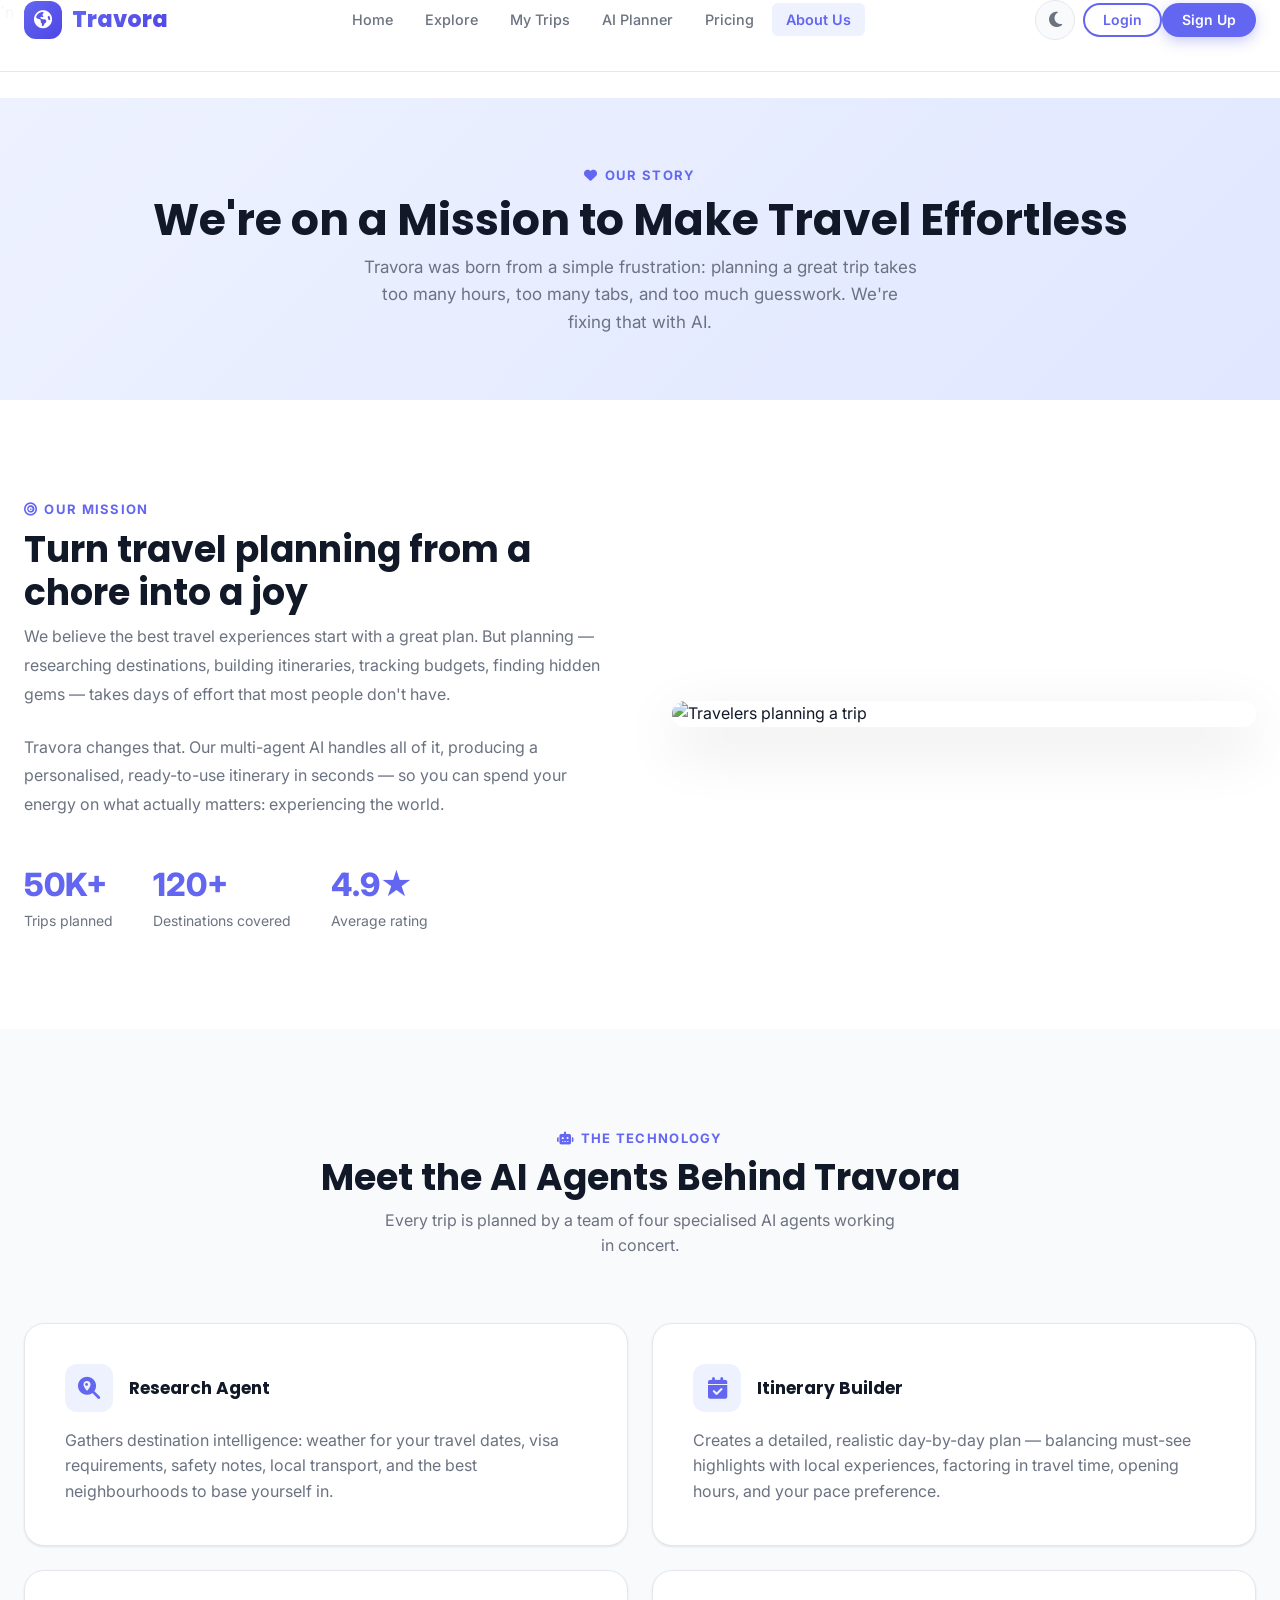
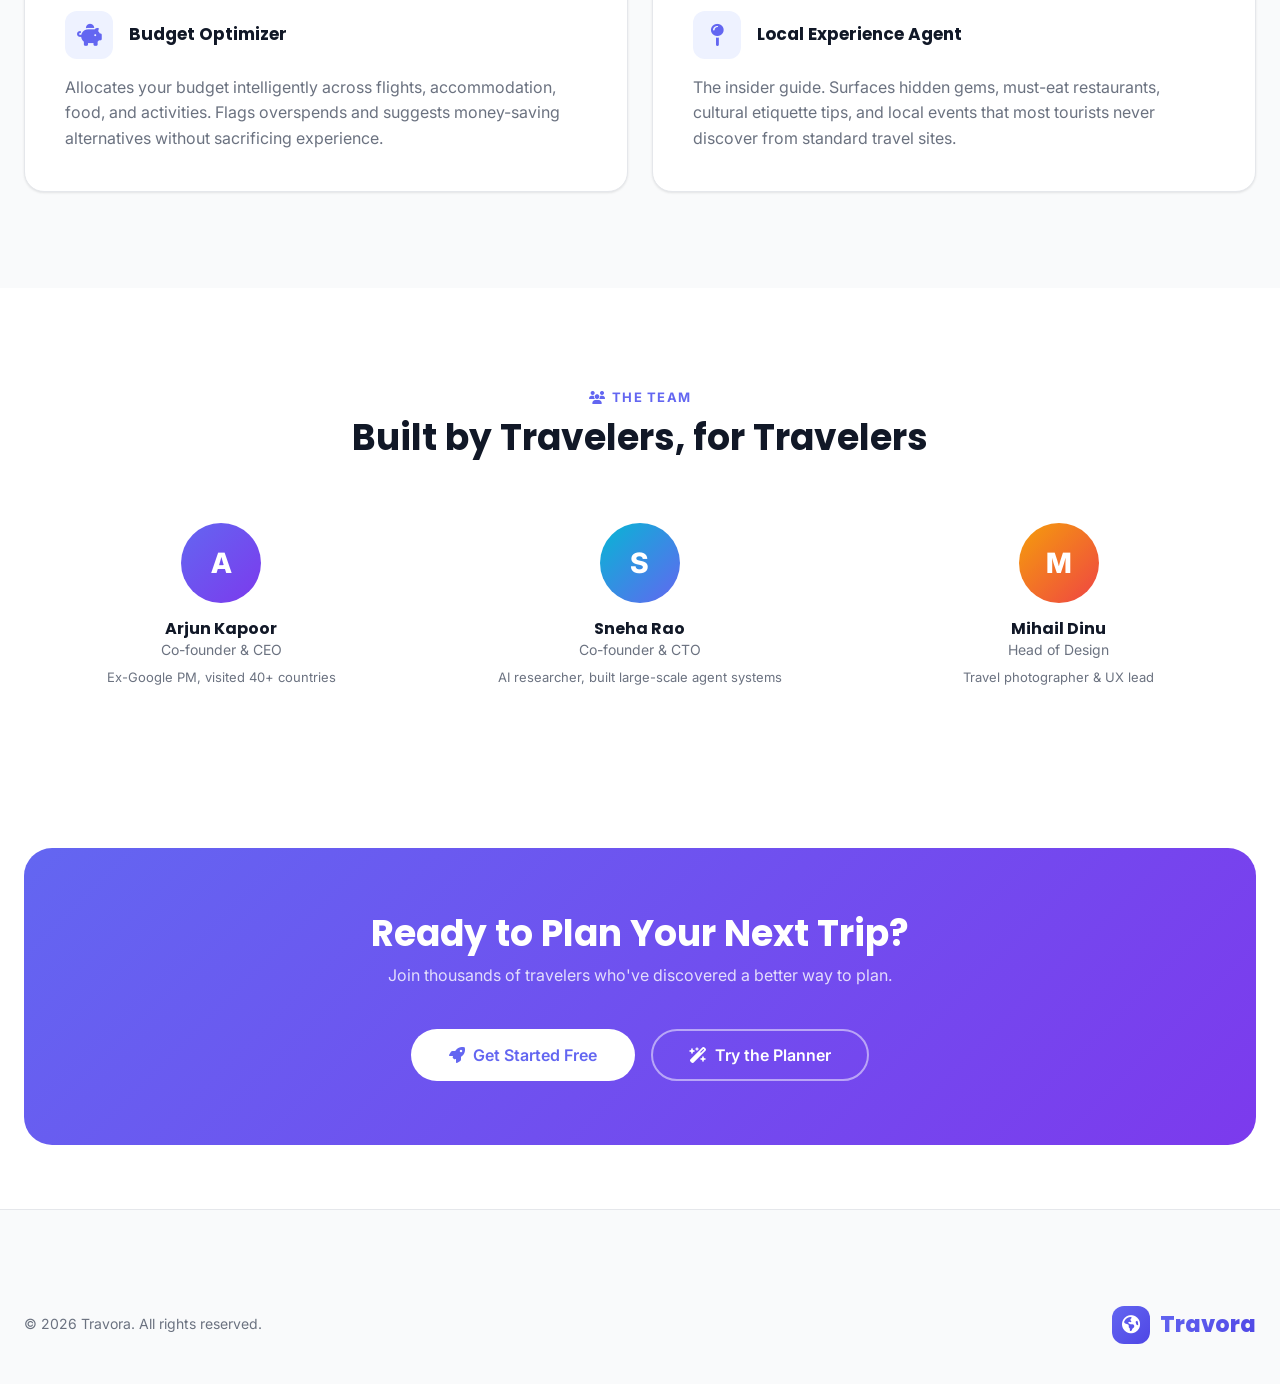
==== commit d7fd2cfb: "Initial commit" ====
--- a/travora-frontend/about.html
+++ b/travora-frontend/about.html
@@ -1,6 +1,6 @@
 <!DOCTYPE html>
 <html lang="en" data-theme="light">
-<head>
+<head>`n    <link rel="icon" type="image/png" href="favicon.png">
   <meta charset="UTF-8" />
   <meta name="viewport" content="width=device-width, initial-scale=1.0" />
   <title>About Us — Travora</title>
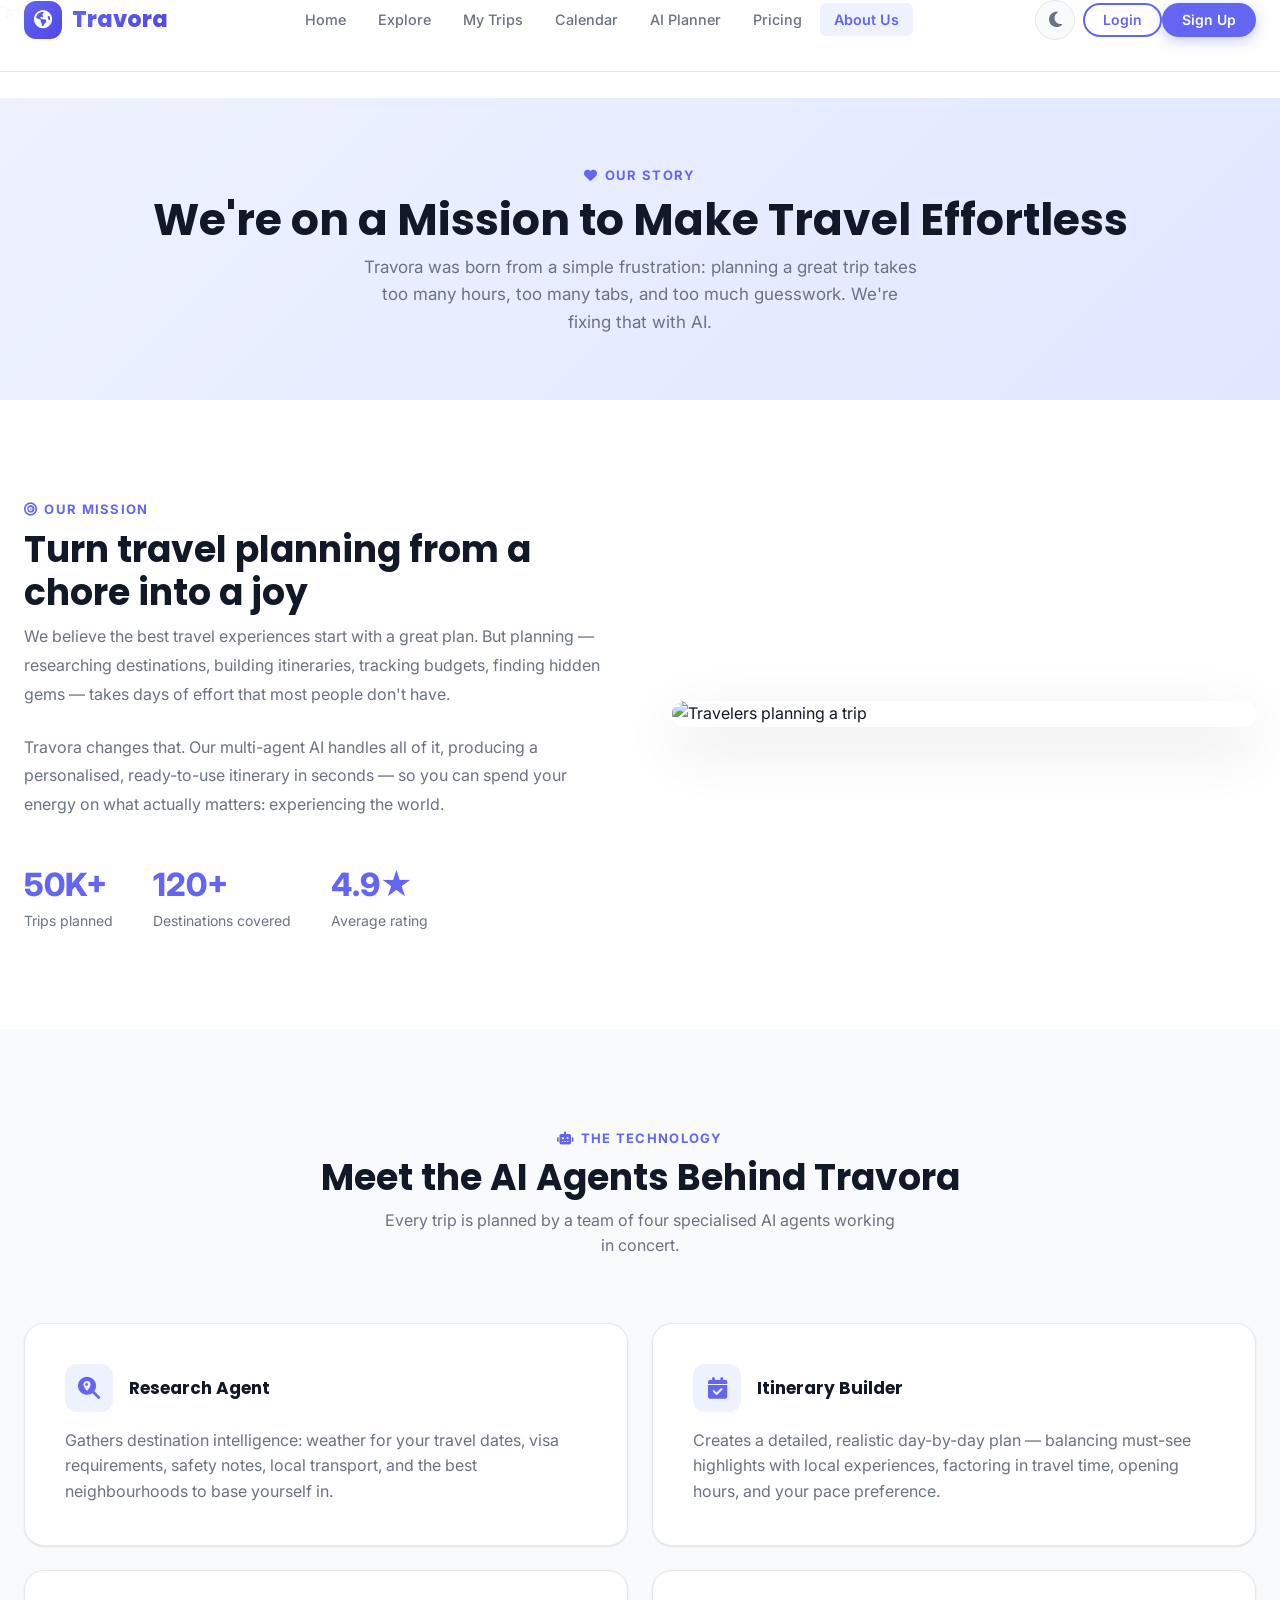
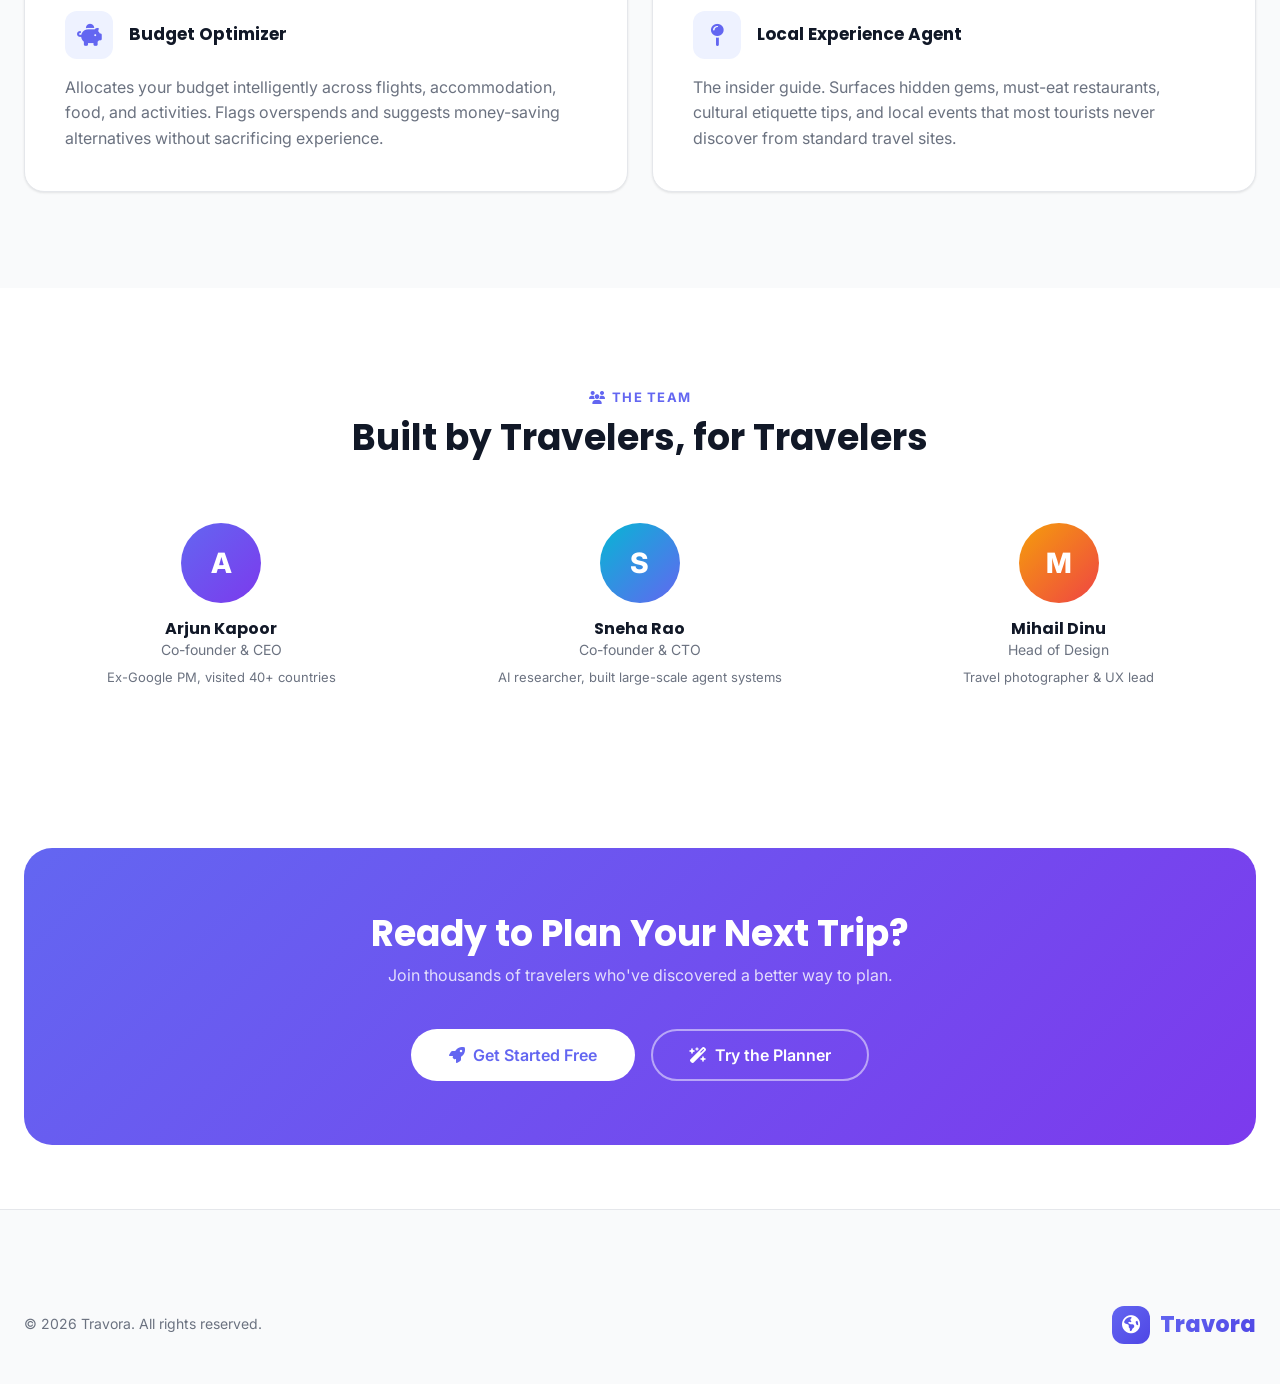
==== commit d8f48a81: "Update Travora codebase and ignore env files" ====
--- a/travora-frontend/about.html
+++ b/travora-frontend/about.html
@@ -25,9 +25,11 @@
         <li><a href="index.html"    class="navbar__link">Home</a></li>
         <li><a href="explore.html"  class="navbar__link">Explore</a></li>
         <li><a href="my-trips.html" class="navbar__link">My Trips</a></li>
+        <li><a href="calendar.html" class="navbar__link">Calendar</a></li>
         <li><a href="planner.html"  class="navbar__link">AI Planner</a></li>
         <li><a href="pricing.html"  class="navbar__link">Pricing</a></li>
         <li><a href="about.html"    class="navbar__link active">About Us</a></li>
+        <li class="nav-admin-link" style="display:none;"><a href="admin.html" class="navbar__link">Admin</a></li>
       </ul>
       <div class="navbar__actions">
         <button class="theme-toggle" id="themeToggle" aria-label="Toggle dark mode"><i class="fa-solid fa-moon" id="themeIcon"></i></button>
@@ -41,9 +43,11 @@
     <a href="index.html" class="navbar__link">Home</a>
     <a href="explore.html" class="navbar__link">Explore</a>
     <a href="my-trips.html" class="navbar__link">My Trips</a>
+    <a href="calendar.html" class="navbar__link">Calendar</a>
     <a href="planner.html" class="navbar__link">AI Planner</a>
     <a href="pricing.html" class="navbar__link">Pricing</a>
     <a href="about.html" class="navbar__link active">About Us</a>
+    <a href="admin.html" class="navbar__link nav-admin-link" style="display:none;">Admin</a>
     <div style="border-top:1px solid var(--color-border);padding-top:12px;display:flex;gap:8px;" id="mobileAuthNav">
       <a href="login.html" class="btn btn-outline btn-sm">Login</a>
       <a href="signup.html" class="btn btn-primary btn-sm">Sign Up</a>
